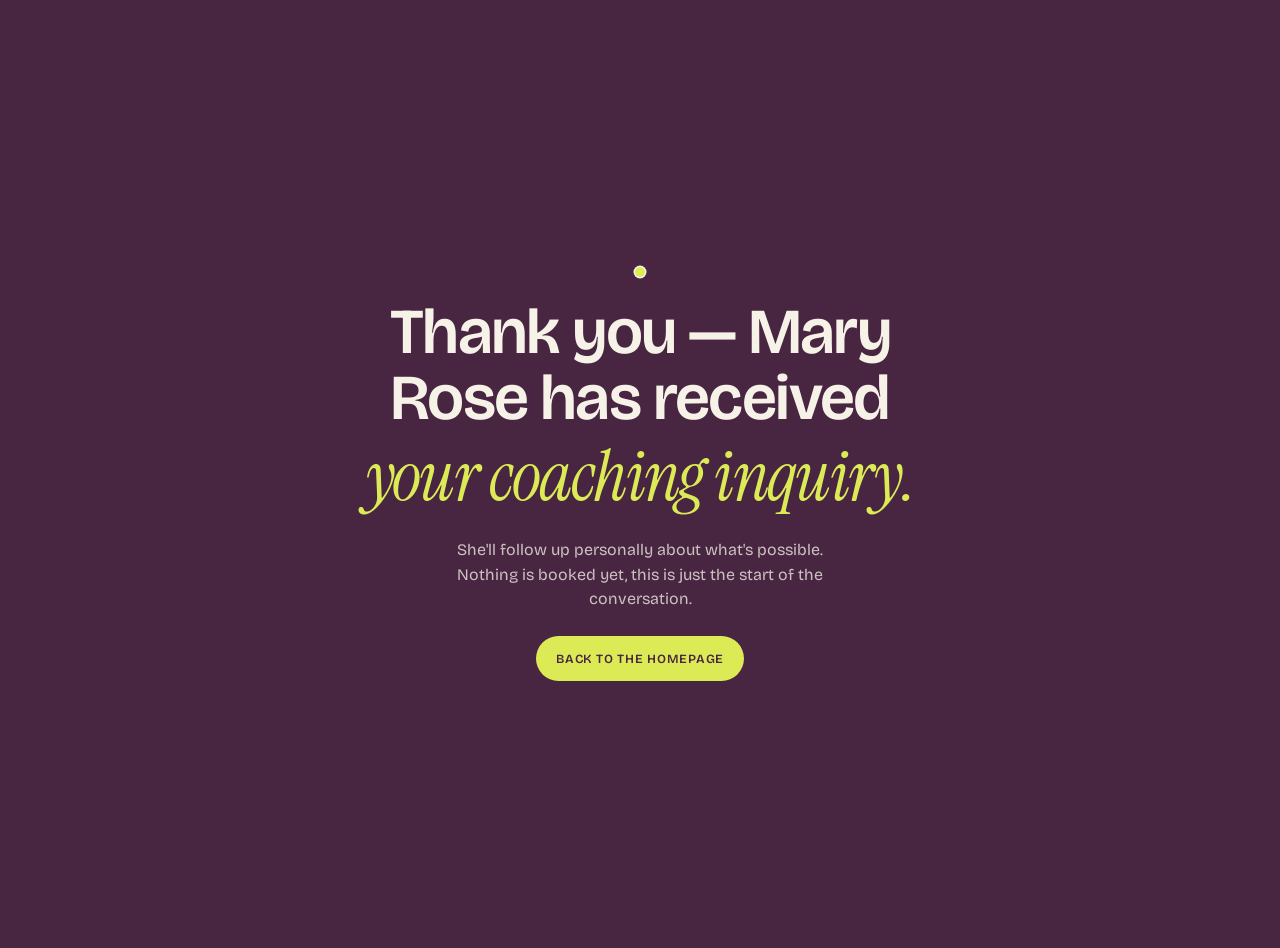
==== Leslie/thanks.html @ 6913fadd "Add files via upload" ====
<!doctype html>
<html lang="en"><head><meta charset="utf-8"><meta name="viewport" content="width=device-width, initial-scale=1">
<title>Thank you | Mary Rose Parisi | Pickleball Coaching</title><meta name="robots" content="noindex"><link rel="icon" href="assets/favicon.png" type="image/png">
<link rel="preconnect" href="https://fonts.googleapis.com"><link rel="preconnect" href="https://fonts.gstatic.com" crossorigin>
<link href="https://fonts.googleapis.com/css2?family=Bricolage+Grotesque:opsz,wght@12..96,400;12..96,600&family=Instrument+Serif:ital@1&display=swap" rel="stylesheet">
<style>body{margin:0;min-height:100vh;display:grid;place-items:center;background:#482642;color:#F7F2E8;font:16px/1.55 "Bricolage Grotesque",system-ui,sans-serif;text-align:center;padding:24px}
h1{font-weight:600;font-size:clamp(34px,6vw,64px);line-height:1.02;letter-spacing:-.025em;margin:0 0 16px;max-width:14ch}h1 em{font:italic 400 1.1em "Instrument Serif",Georgia,serif;color:#DCEB55}
p{color:rgba(247,242,232,.76);max-width:40ch;margin:0 auto 12px}a{display:inline-block;margin-top:12px;padding:1em 1.6em;border-radius:999px;background:#DCEB55;color:#482642;font-weight:600;font-size:12.5px;letter-spacing:.06em;text-transform:uppercase;text-decoration:none}
i{display:block;width:10px;height:10px;margin:0 auto 22px;border-radius:50%;background:#DCEB55;box-shadow:0 0 0 1.5px #F7F2E8}</style></head>
<body><main><i></i><h1>Thank you &mdash; Mary Rose has received <em>your coaching inquiry.</em></h1><p>She'll follow up personally about what's possible. Nothing is booked yet, this is just the start of the conversation.</p><a href="/">Back to the homepage</a></main></body></html>
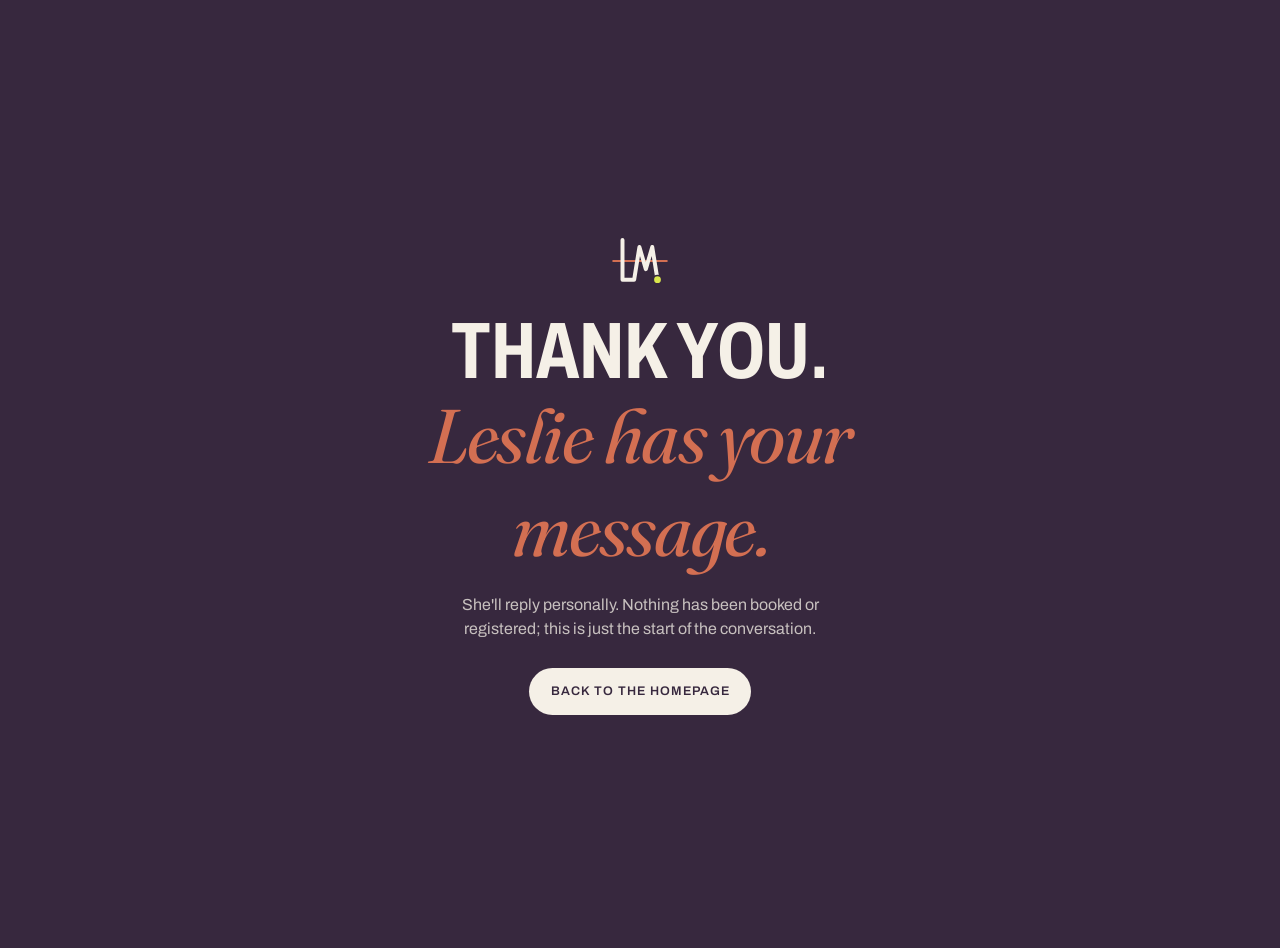
==== commit f3cca96f: "Transform site into the Leslie McCoy pickleball brand Rebrand the existing coaching site for Leslie " ====
--- a/Leslie/thanks.html
+++ b/Leslie/thanks.html
@@ -1,10 +1,11 @@
 <!doctype html>
 <html lang="en"><head><meta charset="utf-8"><meta name="viewport" content="width=device-width, initial-scale=1">
-<title>Thank you | Mary Rose Parisi | Pickleball Coaching</title><meta name="robots" content="noindex"><link rel="icon" href="assets/favicon.png" type="image/png">
+<title>Thank you | Leslie McCoy | Pickleball</title><meta name="robots" content="noindex"><link rel="icon" href="assets/favicon.svg" type="image/svg+xml"><link rel="icon" href="assets/favicon.png" type="image/png">
 <link rel="preconnect" href="https://fonts.googleapis.com"><link rel="preconnect" href="https://fonts.gstatic.com" crossorigin>
-<link href="https://fonts.googleapis.com/css2?family=Bricolage+Grotesque:opsz,wght@12..96,400;12..96,600&family=Instrument+Serif:ital@1&display=swap" rel="stylesheet">
-<style>body{margin:0;min-height:100vh;display:grid;place-items:center;background:#482642;color:#F7F2E8;font:16px/1.55 "Bricolage Grotesque",system-ui,sans-serif;text-align:center;padding:24px}
-h1{font-weight:600;font-size:clamp(34px,6vw,64px);line-height:1.02;letter-spacing:-.025em;margin:0 0 16px;max-width:14ch}h1 em{font:italic 400 1.1em "Instrument Serif",Georgia,serif;color:#DCEB55}
-p{color:rgba(247,242,232,.76);max-width:40ch;margin:0 auto 12px}a{display:inline-block;margin-top:12px;padding:1em 1.6em;border-radius:999px;background:#DCEB55;color:#482642;font-weight:600;font-size:12.5px;letter-spacing:.06em;text-transform:uppercase;text-decoration:none}
-i{display:block;width:10px;height:10px;margin:0 auto 22px;border-radius:50%;background:#DCEB55;box-shadow:0 0 0 1.5px #F7F2E8}</style></head>
-<body><main><i></i><h1>Thank you &mdash; Mary Rose has received <em>your coaching inquiry.</em></h1><p>She'll follow up personally about what's possible. Nothing is booked yet, this is just the start of the conversation.</p><a href="/">Back to the homepage</a></main></body></html>
+<link href="https://fonts.googleapis.com/css2?family=Archivo:wdth,wght@62..125,400..800&family=Fraunces:ital,opsz,wght@1,9..144,400&display=swap" rel="stylesheet">
+<style>body{margin:0;min-height:100vh;display:grid;place-items:center;background:#37283E;color:#F5F0E7;font:16px/1.55 "Archivo",system-ui,sans-serif;text-align:center;padding:24px}
+h1{font-weight:700;font-stretch:72%;text-transform:uppercase;font-size:clamp(40px,7vw,80px);line-height:.92;margin:0 0 18px;max-width:14ch}h1 em{display:block;font:italic 400 .95em "Fraunces",Georgia,serif;text-transform:none;letter-spacing:-.02em;color:#D36F52}
+p{color:rgba(245,240,231,.76);max-width:40ch;margin:0 auto 12px}a{display:inline-block;margin-top:14px;padding:1.1em 1.7em;border-radius:999px;background:#F5F0E7;color:#37283E;font-weight:600;font-size:12.5px;letter-spacing:.08em;text-transform:uppercase;text-decoration:none}
+svg{width:56px;height:56px;margin:0 auto 26px;display:block}</style></head>
+<body><main><svg viewBox="0 0 48 48" aria-hidden="true"><line x1="1" y1="24" x2="47" y2="24" stroke="#D36F52" stroke-width="1.6" stroke-linecap="round"/><path d="M9 6 V40 H19 L23.5 12 L29 31 L34.5 12 L39 40" fill="none" stroke="#F5F0E7" stroke-width="3.4" stroke-linecap="round" stroke-linejoin="round"/><circle cx="39" cy="40" r="3.6" fill="#D9E64C" stroke="#37283E" stroke-width="1.4"/></svg>
+<h1>Thank you. <em>Leslie has your message.</em></h1><p>She'll reply personally. Nothing has been booked or registered; this is just the start of the conversation.</p><a href="/">Back to the homepage</a></main></body></html>
